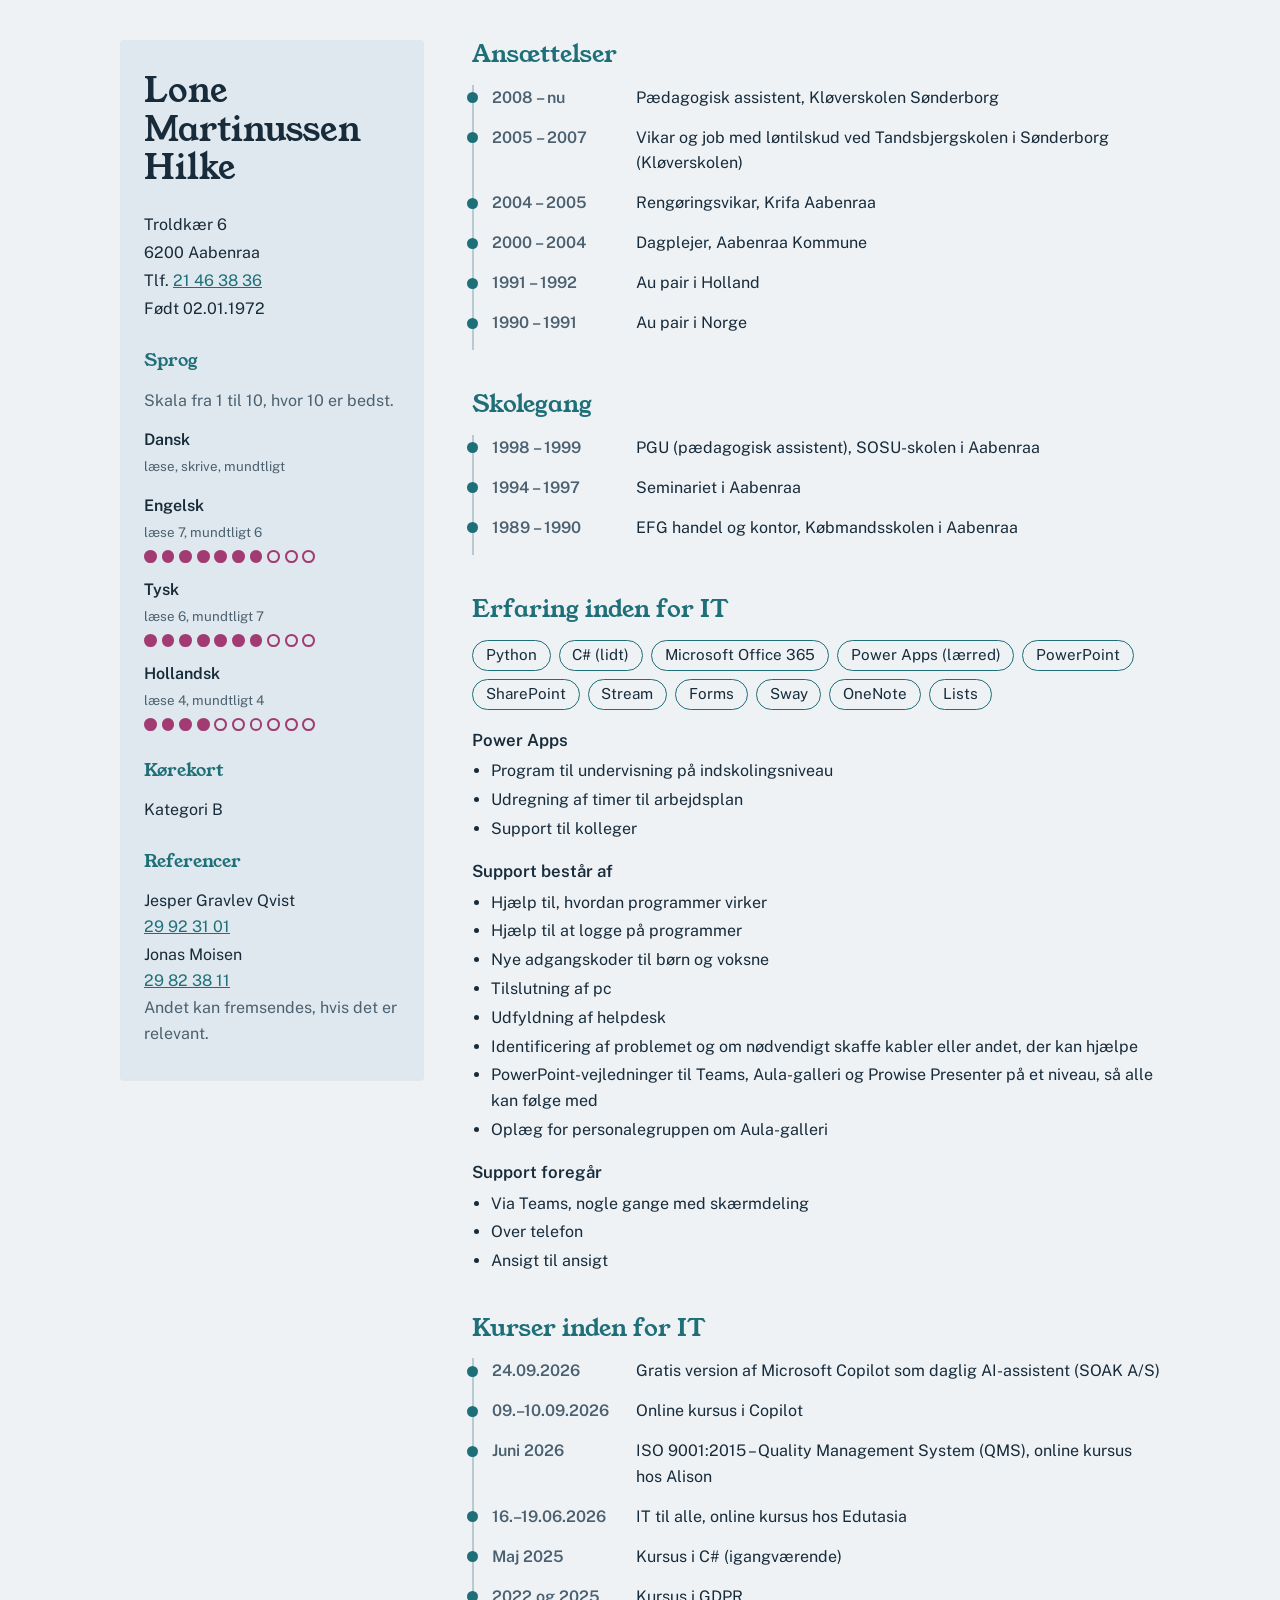
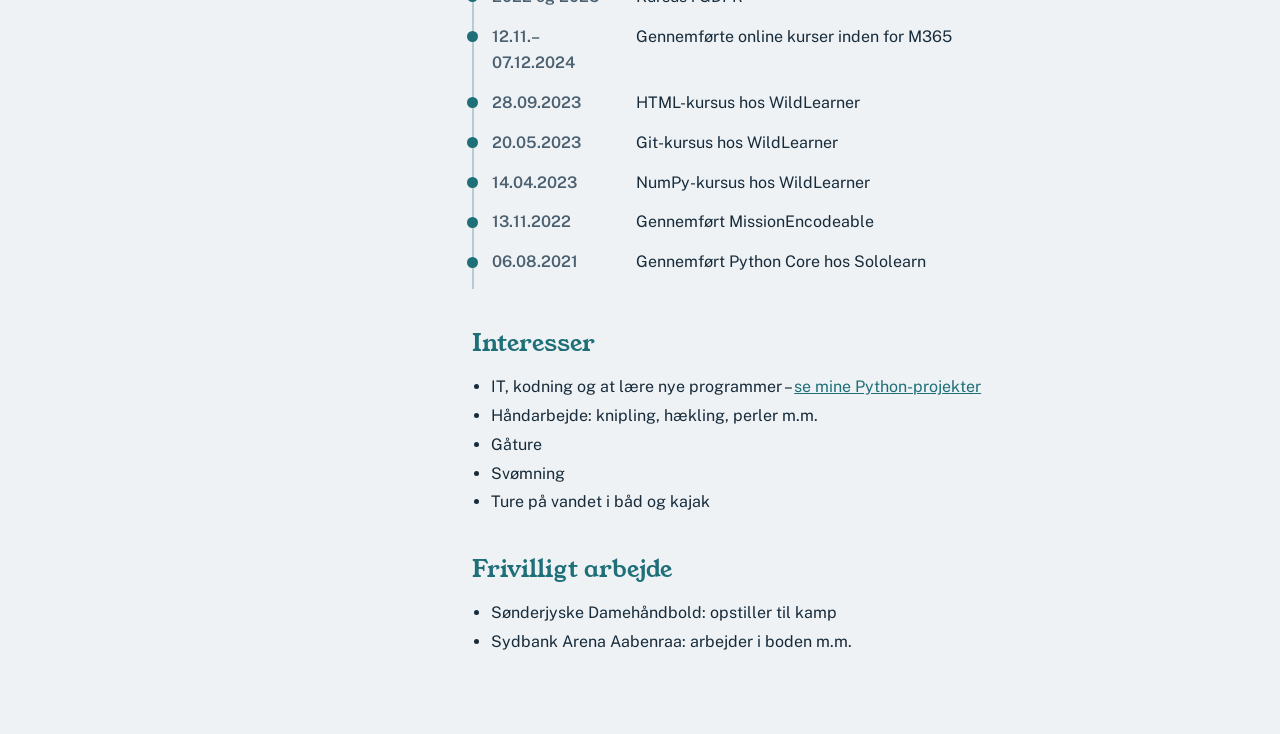
==== index.html @ b7f84a60 "med Index.html lidt videre" ====
<!DOCTYPE html>
<html lang="da">
<head>
<meta charset="utf-8">
<meta name="viewport" content="width=device-width, initial-scale=1, viewport-fit=cover">
<title>CV – Lone Martinussen Hilke</title>
<link rel="preconnect" href="https://fonts.googleapis.com">
<link rel="preconnect" href="https://fonts.gstatic.com" crossorigin>
<link href="https://fonts.googleapis.com/css2?family=Public+Sans:wght@400;600&family=Young+Serif&display=swap" rel="stylesheet">
<style>
:root{--bg:#eef2f5;--panel:#dfe8ee;--ink:#172b3a;--muted:#4b6070;--accent:#1f6f78;--bead:#a23b72;--line:#b9c9d4;
 --serif:"Young Serif",Georgia,serif;--sans:"Public Sans",system-ui,-apple-system,"Segoe UI",sans-serif}
@media (prefers-color-scheme:dark){:root:not([data-theme="light"]){--bg:#101c26;--panel:#182a38;--ink:#e6eef3;--muted:#9db1bf;--accent:#5fc1c9;--bead:#e27bb0;--line:#2c4457}}
:root[data-theme="dark"]{--bg:#101c26;--panel:#182a38;--ink:#e6eef3;--muted:#9db1bf;--accent:#5fc1c9;--bead:#e27bb0;--line:#2c4457}
:root{box-sizing:border-box;padding-top:env(safe-area-inset-top,0px);padding-bottom:env(safe-area-inset-bottom,0px)}
html{scroll-padding-top:env(safe-area-inset-top,0px)}
*,*::before,*::after{box-sizing:inherit}
body{margin:0;background:var(--bg);color:var(--ink);font:400 1rem/1.6 var(--sans)}
a{color:var(--accent)}
a:focus-visible{outline:3px solid var(--accent);outline-offset:2px}
.page{max-width:68rem;margin:0 auto;display:grid;grid-template-columns:19rem 1fr;gap:3rem;padding:2.5rem 1.5rem}
aside{background:var(--panel);padding:2rem 1.5rem;align-self:start;position:sticky;top:1.5rem;border-radius:.25rem}
h1{font:400 2.1rem/1.15 var(--serif);margin:0 0 1.5rem}
h2{font:400 1.5rem/1.2 var(--serif);margin:0 0 1rem;color:var(--accent)}
aside h2{font-size:1.15rem;margin-top:1.75rem}
address{font-style:normal}
address p,aside p{margin:.15rem 0}
.lang{margin:.9rem 0}
.lang b{display:block;font-weight:600}
.lang small{color:var(--muted)}
.beads{display:flex;gap:.3rem;margin-top:.35rem}
.beads i{width:.8rem;height:.8rem;border-radius:50%;border:2px solid var(--bead)}
.beads i.f{background:var(--bead)}
main section{margin-bottom:2.5rem}
.tl{margin:0;padding:0;list-style:none;border-left:2px solid var(--line)}
.tl li{display:grid;grid-template-columns:8rem 1fr;gap:1rem;padding:0 0 .9rem 1.1rem;position:relative}
.tl li::before{content:"";position:absolute;left:-.45rem;top:.45rem;width:.7rem;height:.7rem;border-radius:50%;background:var(--accent)}
.tl time{color:var(--muted);font-weight:600}
ul.plain{margin:0 0 1rem;padding-left:1.2rem}
ul.plain li{margin:.2rem 0}
h3{font:600 1.05rem/1.3 var(--sans);margin:1.25rem 0 .4rem}
.tags{display:flex;flex-wrap:wrap;gap:.5rem;list-style:none;margin:0;padding:0}
.tags li{border:1.5px solid var(--accent);border-radius:2rem;padding:.15rem .8rem;font-size:.95rem}
.note{color:var(--muted)}
@media (max-width:52rem){
 .page{grid-template-columns:1fr;gap:1.5rem;padding:1.25rem 1rem}
 aside{position:static}
 .tl li{grid-template-columns:1fr;gap:0}
}
@media print{
 body{background:#fff;color:#000}
 .page{display:block;padding:0}
 aside{position:static;background:none;padding:0 0 1rem}
 a{color:#000}
}
</style>
</head>
<body>
<div class="page">
<aside>
 <h1>Lone Martinussen Hilke</h1>
 <address>
  <p>Troldkær 6</p>
  <p>6200 Aabenraa</p>
  <p>Tlf. <a href="tel:+4521463836">21 46 38 36</a></p>
  <p>Født 02.01.1972</p>
 </address>

 <h2>Sprog</h2>
 <p class="note">Skala fra 1 til 10, hvor 10 er bedst.</p>
 <div class="lang"><b>Dansk</b><small>læse, skrive, mundtligt</small></div>
 <div class="lang"><b>Engelsk</b><small>læse 7, mundtligt 6</small>
  <div class="beads" role="img" aria-label="Engelsk: læse 7 af 10"><i class="f"></i><i class="f"></i><i class="f"></i><i class="f"></i><i class="f"></i><i class="f"></i><i class="f"></i><i></i><i></i><i></i></div></div>
 <div class="lang"><b>Tysk</b><small>læse 6, mundtligt 7</small>
  <div class="beads" role="img" aria-label="Tysk: mundtligt 7 af 10"><i class="f"></i><i class="f"></i><i class="f"></i><i class="f"></i><i class="f"></i><i class="f"></i><i class="f"></i><i></i><i></i><i></i></div></div>
 <div class="lang"><b>Hollandsk</b><small>læse 4, mundtligt 4</small>
  <div class="beads" role="img" aria-label="Hollandsk: 4 af 10"><i class="f"></i><i class="f"></i><i class="f"></i><i class="f"></i><i></i><i></i><i></i><i></i><i></i><i></i></div></div>

 <h2>Kørekort</h2>
 <p>Kategori B</p>

 <h2>Referencer</h2>
 <p>Jesper Gravlev Qvist<br><a href="tel:+4529923101">29 92 31 01</a></p>
 <p>Jonas Moisen<br><a href="tel:+4529823811">29 82 38 11</a></p>
 <p class="note">Andet kan fremsendes, hvis det er relevant.</p>
</aside>

<main>
 <section>
  <h2>Ansættelser</h2>
  <ul class="tl">
   <li><time>2008 – nu</time><span>Pædagogisk assistent, Kløverskolen Sønderborg</span></li>
   <li><time>2005 – 2007</time><span>Vikar og job med løntilskud ved Tandsbjergskolen i Sønderborg (Kløverskolen)</span></li>
   <li><time>2004 – 2005</time><span>Rengøringsvikar, Krifa Aabenraa</span></li>
   <li><time>2000 – 2004</time><span>Dagplejer, Aabenraa Kommune</span></li>
   <li><time>1991 – 1992</time><span>Au pair i Holland</span></li>
   <li><time>1990 – 1991</time><span>Au pair i Norge</span></li>
  </ul>
 </section>

 <section>
  <h2>Skolegang</h2>
  <ul class="tl">
   <li><time>1998 – 1999</time><span>PGU (pædagogisk assistent), SOSU-skolen i Aabenraa</span></li>
   <li><time>1994 – 1997</time><span>Seminariet i Aabenraa</span></li>
   <li><time>1989 – 1990</time><span>EFG handel og kontor, Købmandsskolen i Aabenraa</span></li>
  </ul>
 </section>

 <section>
  <h2>Erfaring inden for IT</h2>
  <ul class="tags">
   <li>Python</li><li>C# (lidt)</li><li>Microsoft Office 365</li><li>Power Apps (lærred)</li>
   <li>PowerPoint</li><li>SharePoint</li><li>Stream</li><li>Forms</li><li>Sway</li><li>OneNote</li><li>Lists</li>
  </ul>
  <h3>Power Apps</h3>
  <ul class="plain">
   <li>Program til undervisning på indskolingsniveau</li>
   <li>Udregning af timer til arbejdsplan</li>
   <li>Support til kolleger</li>
  </ul>
  <h3>Support består af</h3>
  <ul class="plain">
   <li>Hjælp til, hvordan programmer virker</li>
   <li>Hjælp til at logge på programmer</li>
   <li>Nye adgangskoder til børn og voksne</li>
   <li>Tilslutning af pc</li>
   <li>Udfyldning af helpdesk</li>
   <li>Identificering af problemet og om nødvendigt skaffe kabler eller andet, der kan hjælpe</li>
   <li>PowerPoint-vejledninger til Teams, Aula-galleri og Prowise Presenter på et niveau, så alle kan følge med</li>
   <li>Oplæg for personalegruppen om Aula-galleri</li>
  </ul>
  <h3>Support foregår</h3>
  <ul class="plain">
   <li>Via Teams, nogle gange med skærmdeling</li>
   <li>Over telefon</li>
   <li>Ansigt til ansigt</li>
  </ul>
 </section>

 <section>
  <h2>Kurser inden for IT</h2>
  <ul class="tl">
   <li><time>24.09.2026</time><span>Gratis version af Microsoft Copilot som daglig AI-assistent (SOAK A/S)</span></li>
   <li><time>09.–10.09.2026</time><span>Online kursus i Copilot</span></li>
   <li><time>Juni 2026</time><span>ISO 9001:2015 – Quality Management System (QMS), online kursus hos Alison</span></li>
   <li><time>16.–19.06.2026</time><span>IT til alle, online kursus hos Edutasia</span></li>
   <li><time>Maj 2025</time><span>Kursus i C# (igangværende)</span></li>
   <li><time>2022 og 2025</time><span>Kursus i GDPR</span></li>
   <li><time>12.11.–07.12.2024</time><span>Gennemførte online kurser inden for M365</span></li>
   <li><time>28.09.2023</time><span>HTML-kursus hos WildLearner</span></li>
   <li><time>20.05.2023</time><span>Git-kursus hos WildLearner</span></li>
   <li><time>14.04.2023</time><span>NumPy-kursus hos WildLearner</span></li>
   <li><time>13.11.2022</time><span>Gennemført MissionEncodeable</span></li>
   <li><time>06.08.2021</time><span>Gennemført Python Core hos Sololearn</span></li>
  </ul>
 </section>

 <section>
  <h2>Interesser</h2>
  <ul class="plain">
   <li>IT, kodning og at lære nye programmer – <a href="https://llmh.pythonanywhere.com/">se mine Python-projekter</a></li>
   <li>Håndarbejde: knipling, hækling, perler m.m.</li>
   <li>Gåture</li>
   <li>Svømning</li>
   <li>Ture på vandet i båd og kajak</li>
  </ul>
 </section>

 <section>
  <h2>Frivilligt arbejde</h2>
  <ul class="plain">
   <li>Sønderjyske Damehåndbold: opstiller til kamp</li>
   <li>Sydbank Arena Aabenraa: arbejder i boden m.m.</li>
  </ul>
 </section>
</main>
</div>
</body>
</html>
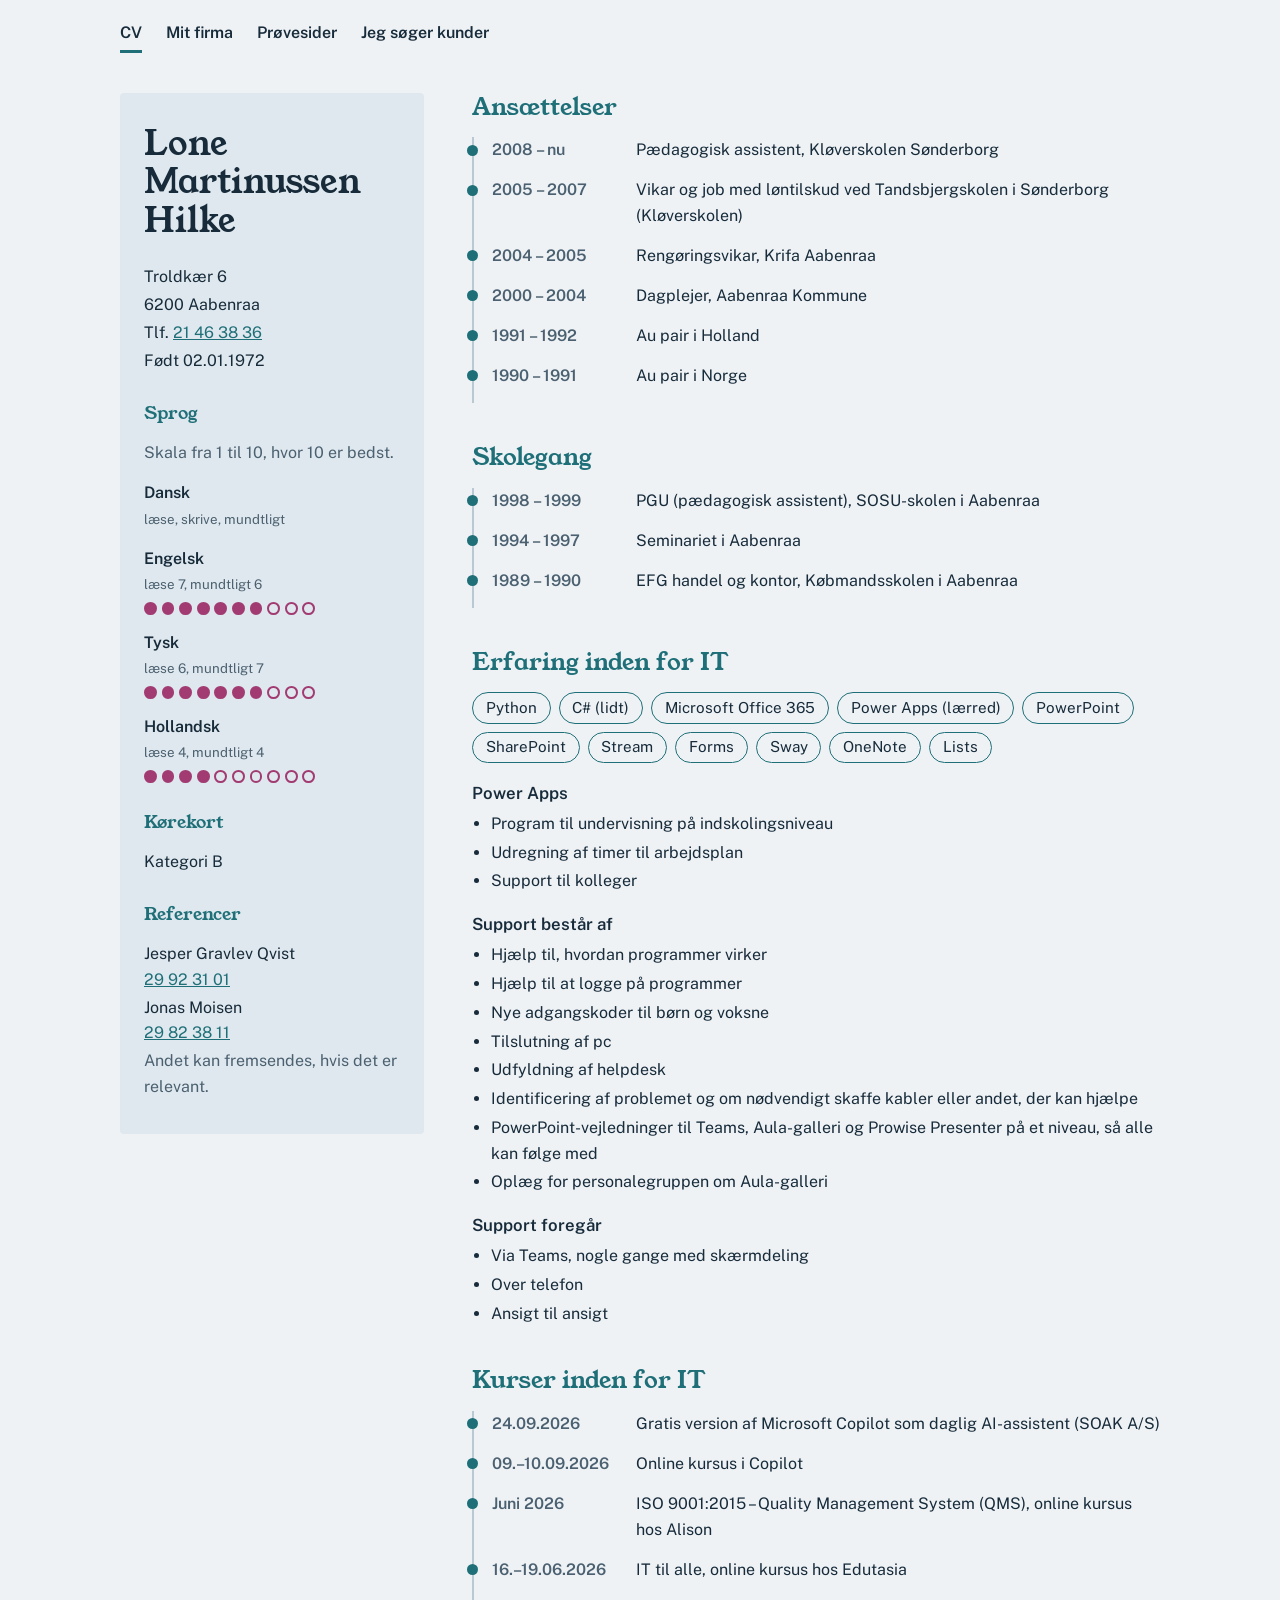
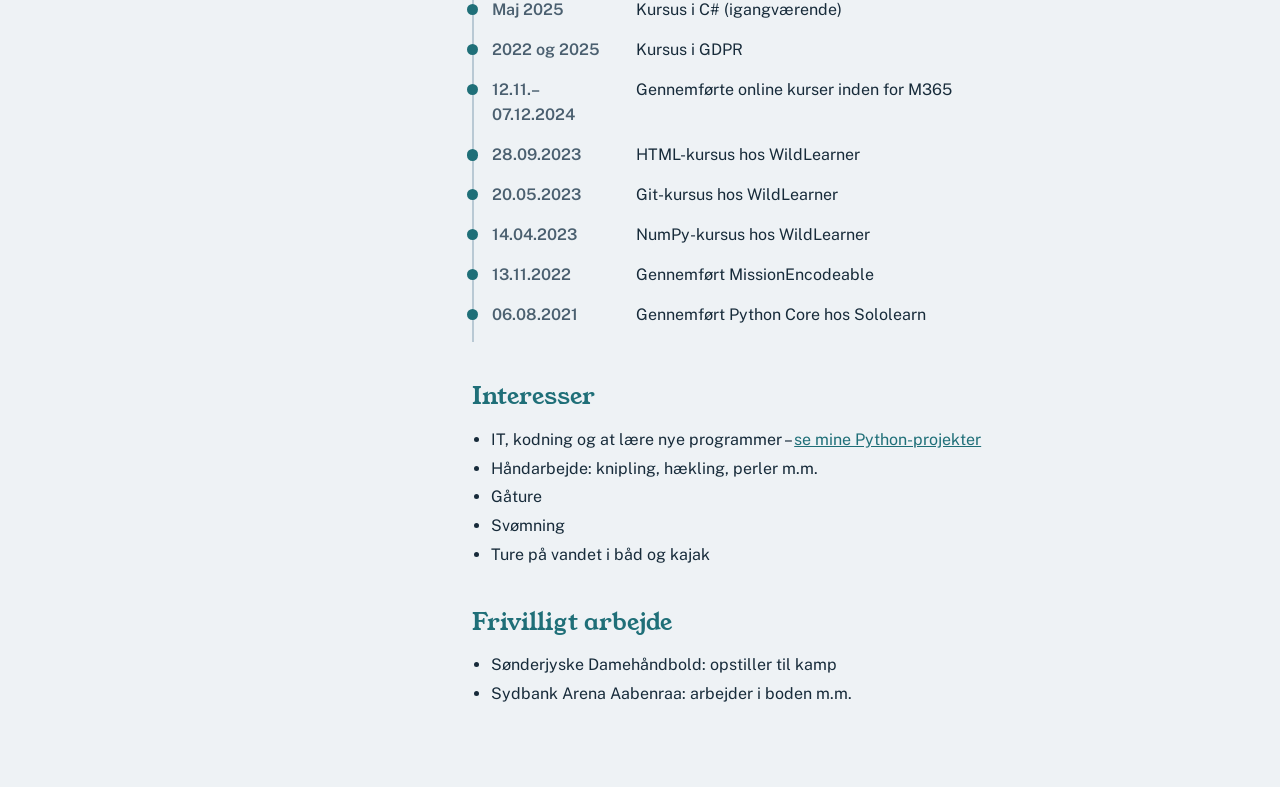
==== commit 76ccd38c: "Add navigation menu to index.html" ====
--- a/index.html
+++ b/index.html
@@ -18,6 +18,10 @@
 body{margin:0;background:var(--bg);color:var(--ink);font:400 1rem/1.6 var(--sans)}
 a{color:var(--accent)}
 a:focus-visible{outline:3px solid var(--accent);outline-offset:2px}
+.nav{max-width:68rem;margin:0 auto;padding:1rem 1.5rem 0;display:flex;flex-wrap:wrap;gap:.4rem 1.5rem}
+.nav a{color:var(--ink);text-decoration:none;font-weight:600;padding:.25rem 0;border-bottom:3px solid transparent}
+.nav a:hover{border-color:var(--line)}
+.nav a[aria-current="page"]{border-color:var(--accent)}
 .page{max-width:68rem;margin:0 auto;display:grid;grid-template-columns:19rem 1fr;gap:3rem;padding:2.5rem 1.5rem}
 aside{background:var(--panel);padding:2rem 1.5rem;align-self:start;position:sticky;top:1.5rem;border-radius:.25rem}
 h1{font:400 2.1rem/1.15 var(--serif);margin:0 0 1.5rem}
@@ -48,6 +52,7 @@
  .tl li{grid-template-columns:1fr;gap:0}
 }
 @media print{
+ .nav{display:none}
  body{background:#fff;color:#000}
  .page{display:block;padding:0}
  aside{position:static;background:none;padding:0 0 1rem}
@@ -56,6 +61,12 @@
 </style>
 </head>
 <body>
+<nav class="nav" aria-label="Hovedmenu">
+ <a href="index(1).html" aria-current="page">CV</a>
+ <a href="firma.html">Mit firma</a>
+ <a href="proever.html">Prøvesider</a>
+ <a href="kunder.html">Jeg søger kunder</a>
+</nav>
 <div class="page">
 <aside>
  <h1>Lone Martinussen Hilke</h1>
